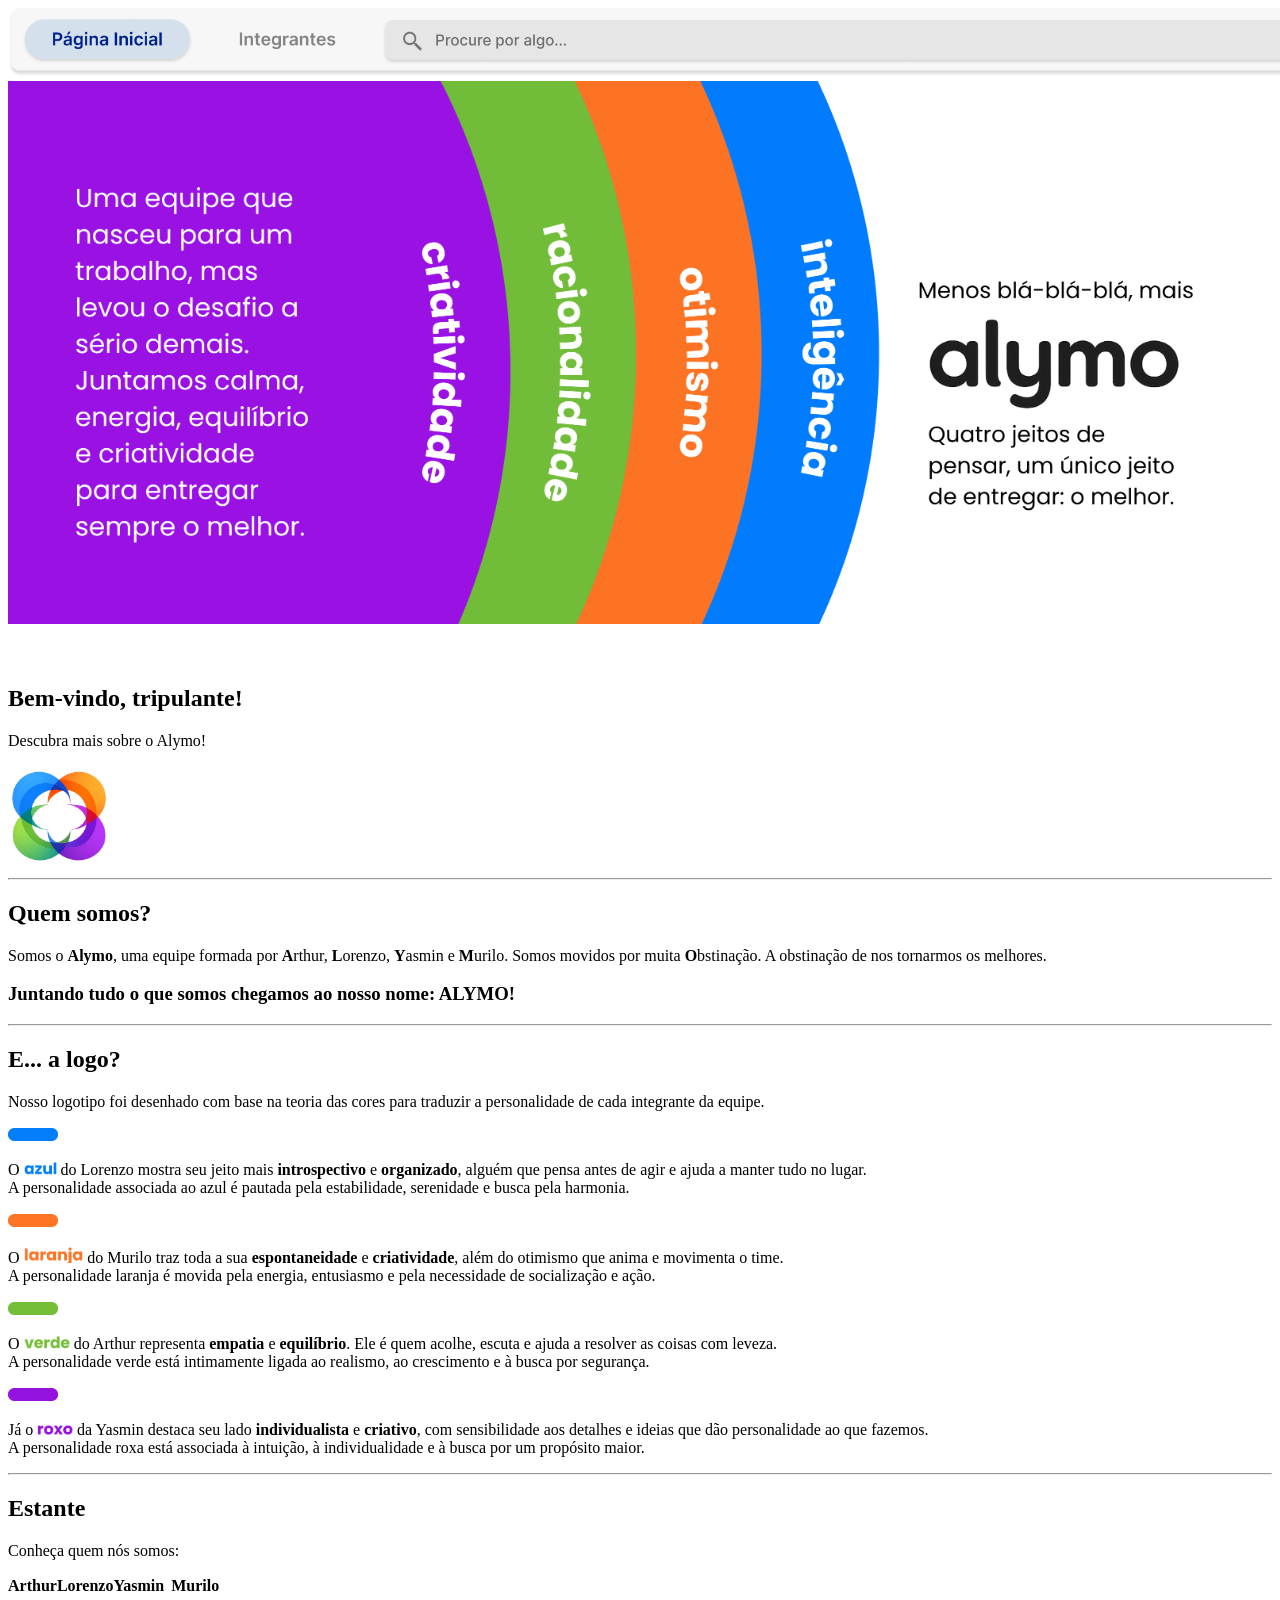
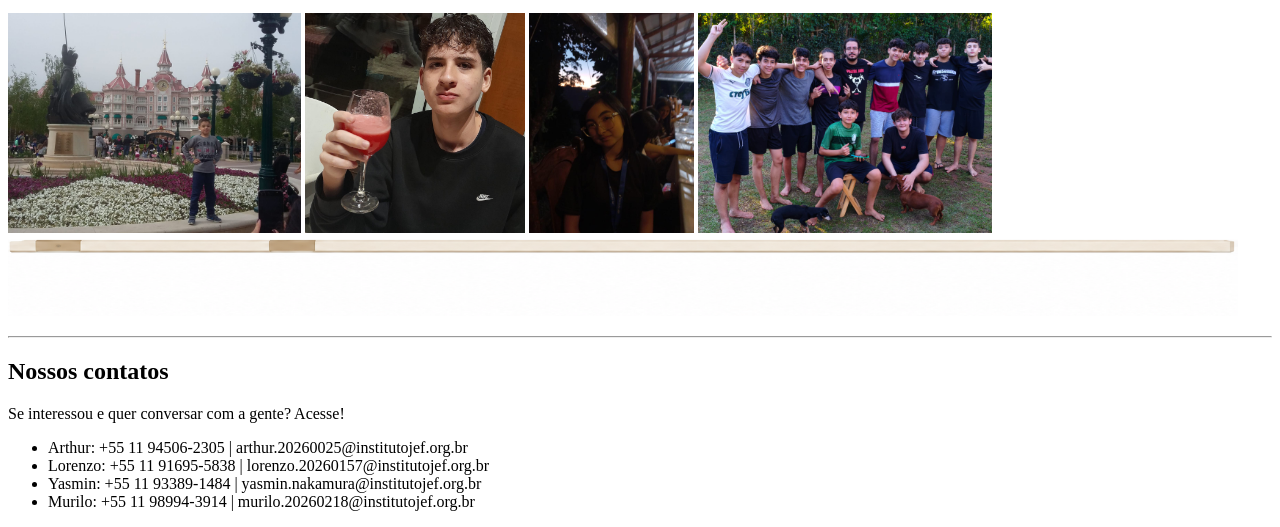
==== ALYMO/index.html @ 64a920c3 "Adicionando a pagina inicial no repositório" ====
<!DOCTYPE html>
<html lang="pt-br">
<head>
    <meta charset="UTF-8">
    <meta name="viewport" content="width=device-width, initial-scale=1.0">
    <title>Alymo - Início</title>
</head>
    <link rel="icon" type="image/png" href="logo_alymo.png">
<body>
    <img src="menu.png" alt="menu" width="1505">
    <img src="alymo1.png" alt="alymo" width="1500">
    <p>ㅤㅤㅤㅤㅤ</p>
    <h2>Bem-vindo, tripulante!</h2>
    <p>Descubra mais sobre o Alymo!</p>
    <img src="logo_alymo.png" alt="logo" width="100">
    <hr>
    <h2>Quem somos?</h2>
    <p>Somos o <b>Alymo</b>, uma equipe formada por <b>A</b>rthur, <b>L</b>orenzo, <b>Y</b>asmin e <b>M</b>urilo. Somos movidos por muita <b>O</b>bstinação. A obstinação de nos tornarmos os melhores.</p>
    <h3>Juntando tudo o que somos chegamos ao nosso nome: ALYMO!</h3>
    <hr>
    <h2>E... a logo?</h2>
    <p>Nosso logotipo foi desenhado com base na teoria das cores para traduzir a personalidade de cada integrante da equipe.</p>
    <img src="azul.png" alt="azul" width="50">
    <p>O <img src="azul1.png" alt="azul" height="13"> do Lorenzo mostra seu jeito mais <b>introspectivo</b> e <b>organizado</b>, alguém que pensa antes de agir e ajuda a manter tudo no lugar. <br> A personalidade associada ao azul é pautada pela estabilidade, serenidade e busca pela harmonia.</p>
    <img src="laranja.png" alt="azul" width="50">
    <p>O <img src="laranja1.png" alt="laranja" height="16"> do Murilo traz toda a sua <b>espontaneidade</b> e <b>criatividade</b>, além do otimismo que anima e movimenta o time. <br> A personalidade laranja é movida pela energia, entusiasmo e pela necessidade de socialização e ação.</p>
    <img src="verde.png" alt="azul" width="50">
        <p>O <img src="verde1.png" alt="verde" height="13"> do Arthur representa <b>empatia</b> e <b>equilíbrio</b>. Ele é quem acolhe, escuta e ajuda a resolver as coisas com leveza. <br> A personalidade verde está intimamente ligada ao realismo, ao crescimento e à busca por segurança.</p>
    <img src="roxo.png" alt="azul" width="50">
        <p>Já o <img src="roxo1.png" alt="roxo" height="10"> da Yasmin destaca seu lado <b>individualista</b> e <b>criativo</b>, com sensibilidade aos detalhes e ideias que dão personalidade ao que fazemos. <br> A personalidade roxa está associada à intuição, à individualidade e à busca por um propósito maior.</p>
    <hr>
    <h2>Estante</h2>
    <p>Conheça quem nós somos:</p>
    <p><b>ArthurㅤㅤㅤㅤㅤㅤㅤㅤㅤㅤㅤㅤㅤㅤㅤㅤㅤㅤㅤㅤㅤLorenzoㅤㅤㅤㅤㅤㅤㅤㅤㅤㅤㅤㅤㅤㅤㅤYasminㅤㅤㅤㅤㅤㅤㅤㅤㅤㅤㅤㅤ  Murilo</b></p>
    <p><a href="arthur.html"><img src="WhatsApp Image 2026-05-21 at 11.07.53 AM.jpeg" alt="livro 1" height="220"></a>ㅤㅤㅤㅤㅤ
        <a href="lorenzoPagina.html"><img src="imagens para o trabalho/eu mesmo.jpg" alt="livro 2" height="220"></a>ㅤㅤㅤㅤㅤ
        <a href="yasmin.html"><img src="yasmin1.jpeg" alt="livro 4" height="220"></a>ㅤㅤㅤㅤㅤ
        <a href="murilo.html"><img src="Quem_Eu_Sou.jpeg" alt="livro 4" height="220"></a>
        <img src="prateleira.png" alt="prateleira" width="1230"></p>
    <hr>
    <h2>Nossos contatos</h2>
    <p>Se interessou e quer conversar com a gente? Acesse!</p>
    <ul>
        <li>Arthur: +55 11 94506-2305 | arthur.20260025@institutojef.org.br</li>
        <li>Lorenzo: +55 11 91695-5838 | lorenzo.20260157@institutojef.org.br</li>
        <li>Yasmin: +55 11 93389-1484 | yasmin.nakamura@institutojef.org.br</li>
        <li>Murilo: +55 11 98994-3914 | murilo.20260218@institutojef.org.br</li>
    </ul>
</body>
</html>
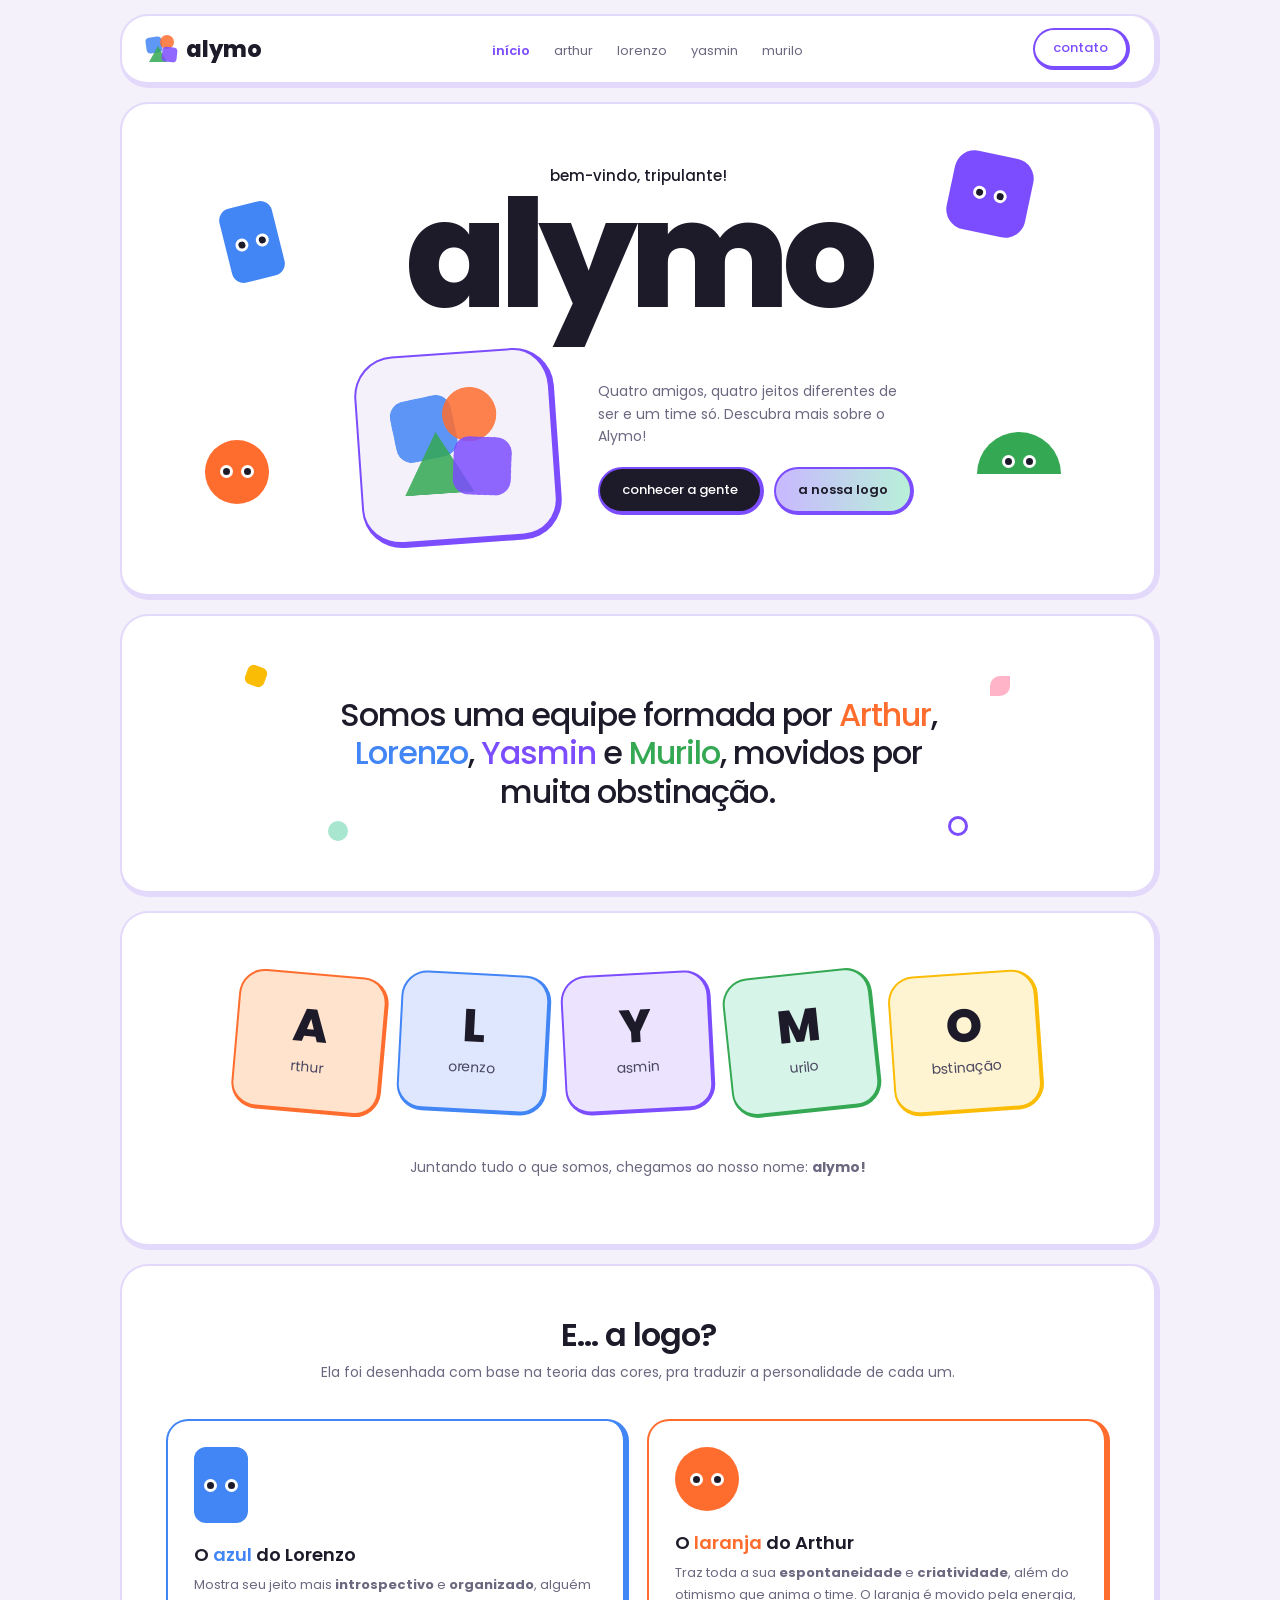
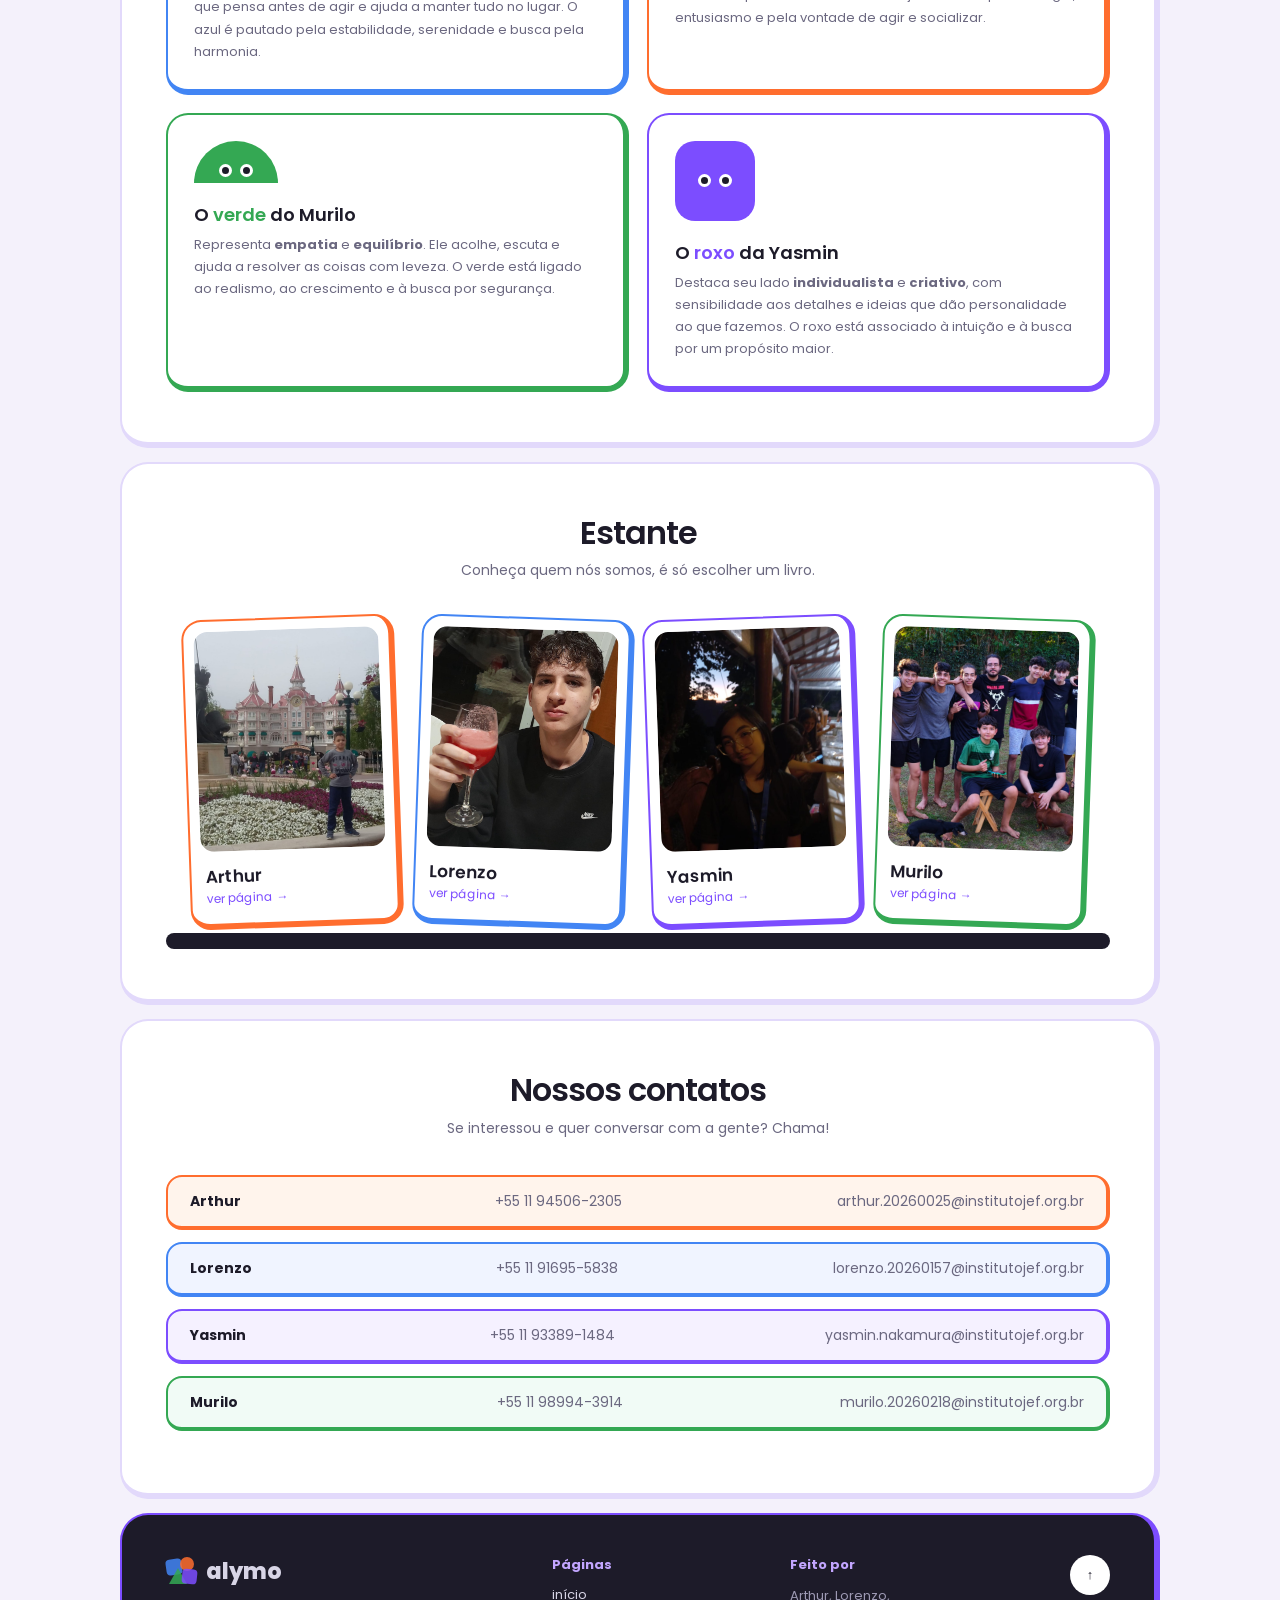
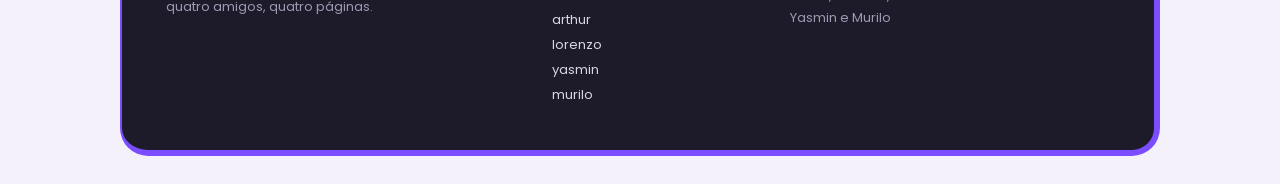
==== commit 3257838e: "addicionando pagina yasmin e pagina principal" ====
--- a/ALYMO/index.html
+++ b/ALYMO/index.html
@@ -3,48 +3,134 @@
 <head>
     <meta charset="UTF-8">
     <meta name="viewport" content="width=device-width, initial-scale=1.0">
-    <title>Alymo - Início</title>
+    <title>alymo - início</title>
+    <link rel="icon" type="image/png" href="logo_alymo.png">
+    <link href="https://fonts.googleapis.com/css2?family=Poppins:wght@400;500;600;800&display=swap" rel="stylesheet">
+    <link rel="stylesheet" href="style.css">
 </head>
-    <link rel="icon" type="image/png" href="logo_alymo.png">
 <body>
-    <img src="menu.png" alt="menu" width="1505">
-    <img src="alymo1.png" alt="alymo" width="1500">
-    <p>ㅤㅤㅤㅤㅤ</p>
-    <h2>Bem-vindo, tripulante!</h2>
-    <p>Descubra mais sobre o Alymo!</p>
-    <img src="logo_alymo.png" alt="logo" width="100">
-    <hr>
-    <h2>Quem somos?</h2>
-    <p>Somos o <b>Alymo</b>, uma equipe formada por <b>A</b>rthur, <b>L</b>orenzo, <b>Y</b>asmin e <b>M</b>urilo. Somos movidos por muita <b>O</b>bstinação. A obstinação de nos tornarmos os melhores.</p>
-    <h3>Juntando tudo o que somos chegamos ao nosso nome: ALYMO!</h3>
-    <hr>
-    <h2>E... a logo?</h2>
-    <p>Nosso logotipo foi desenhado com base na teoria das cores para traduzir a personalidade de cada integrante da equipe.</p>
-    <img src="azul.png" alt="azul" width="50">
-    <p>O <img src="azul1.png" alt="azul" height="13"> do Lorenzo mostra seu jeito mais <b>introspectivo</b> e <b>organizado</b>, alguém que pensa antes de agir e ajuda a manter tudo no lugar. <br> A personalidade associada ao azul é pautada pela estabilidade, serenidade e busca pela harmonia.</p>
-    <img src="laranja.png" alt="azul" width="50">
-    <p>O <img src="laranja1.png" alt="laranja" height="16"> do Murilo traz toda a sua <b>espontaneidade</b> e <b>criatividade</b>, além do otimismo que anima e movimenta o time. <br> A personalidade laranja é movida pela energia, entusiasmo e pela necessidade de socialização e ação.</p>
-    <img src="verde.png" alt="azul" width="50">
-        <p>O <img src="verde1.png" alt="verde" height="13"> do Arthur representa <b>empatia</b> e <b>equilíbrio</b>. Ele é quem acolhe, escuta e ajuda a resolver as coisas com leveza. <br> A personalidade verde está intimamente ligada ao realismo, ao crescimento e à busca por segurança.</p>
-    <img src="roxo.png" alt="azul" width="50">
-        <p>Já o <img src="roxo1.png" alt="roxo" height="10"> da Yasmin destaca seu lado <b>individualista</b> e <b>criativo</b>, com sensibilidade aos detalhes e ideias que dão personalidade ao que fazemos. <br> A personalidade roxa está associada à intuição, à individualidade e à busca por um propósito maior.</p>
-    <hr>
-    <h2>Estante</h2>
-    <p>Conheça quem nós somos:</p>
-    <p><b>ArthurㅤㅤㅤㅤㅤㅤㅤㅤㅤㅤㅤㅤㅤㅤㅤㅤㅤㅤㅤㅤㅤLorenzoㅤㅤㅤㅤㅤㅤㅤㅤㅤㅤㅤㅤㅤㅤㅤYasminㅤㅤㅤㅤㅤㅤㅤㅤㅤㅤㅤㅤ  Murilo</b></p>
-    <p><a href="arthur.html"><img src="WhatsApp Image 2026-05-21 at 11.07.53 AM.jpeg" alt="livro 1" height="220"></a>ㅤㅤㅤㅤㅤ
-        <a href="lorenzoPagina.html"><img src="imagens para o trabalho/eu mesmo.jpg" alt="livro 2" height="220"></a>ㅤㅤㅤㅤㅤ
-        <a href="yasmin.html"><img src="yasmin1.jpeg" alt="livro 4" height="220"></a>ㅤㅤㅤㅤㅤ
-        <a href="murilo.html"><img src="Quem_Eu_Sou.jpeg" alt="livro 4" height="220"></a>
-        <img src="prateleira.png" alt="prateleira" width="1230"></p>
-    <hr>
-    <h2>Nossos contatos</h2>
-    <p>Se interessou e quer conversar com a gente? Acesse!</p>
-    <ul>
-        <li>Arthur: +55 11 94506-2305 | arthur.20260025@institutojef.org.br</li>
-        <li>Lorenzo: +55 11 91695-5838 | lorenzo.20260157@institutojef.org.br</li>
-        <li>Yasmin: +55 11 93389-1484 | yasmin.nakamura@institutojef.org.br</li>
-        <li>Murilo: +55 11 98994-3914 | murilo.20260218@institutojef.org.br</li>
-    </ul>
+
+    <!-- menu -->
+    <nav>
+        <a href="index.html" class="logo">
+            <div class="formas"><span class="f1"></span><span class="f2"></span><span class="f3"></span><span class="f4"></span></div>
+            alymo
+        </a>
+        <div class="links">
+            <a href="index.html" class="ativo">início</a>
+            <a href="arthur.html">arthur</a>
+            <a href="lorenzoPagina.html">lorenzo</a>
+            <a href="yasmin.html">yasmin</a>
+            <a href="murilo.html">murilo</a>
+        </div>
+        <a href="#contatos" class="btn borda">contato</a>
+    </nav>
+
+    <section class="hero">
+        <div class="bicho yasmin" title="yasmin"><i></i><i></i></div>
+        <div class="bicho lorenzo" title="lorenzo"><i></i><i></i></div>
+        <div class="bicho murilo" title="murilo"><i></i><i></i></div>
+        <div class="bicho arthur" title="arthur"><i></i><i></i></div>
+
+        <p class="oi">bem-vindo, tripulante!</p>
+        <h1>alymo</h1>
+
+        <div class="hero-baixo">
+            <img src="logo_alymo.png" alt="logo alymo" class="logao">
+            <div>
+                <p>Quatro amigos, quatro jeitos diferentes de ser e um time só. Descubra mais sobre o Alymo!</p>
+                <a href="#estante" class="btn preto">conhecer a gente</a>
+                <a href="#logo" class="btn cor">a nossa logo</a>
+            </div>
+        </div>
+    </section>
+
+    <!-- quem somos -->
+    <section class="frase">
+        <span class="enfeite e1"></span><span class="enfeite e2"></span><span class="enfeite e3"></span><span class="enfeite e4"></span>
+        <h2>Somos uma equipe formada por <span class="laranja">Arthur</span>, <span class="azulzinho">Lorenzo</span>, <span class="roxo">Yasmin</span> e <span class="verdinho">Murilo</span>, movidos por muita obstinação.</h2>
+    </section>
+
+    <section class="numeros">
+        <div class="num pessego"><b>A</b>rthur</div>
+        <div class="num azul"><b>L</b>orenzo</div>
+        <div class="num lilas"><b>Y</b>asmin</div>
+        <div class="num verde"><b>M</b>urilo</div>
+        <div class="num amarelo"><b>O</b>bstinação</div>
+        <p class="sub">Juntando tudo o que somos, chegamos ao nosso nome: <b>alymo!</b></p>
+    </section>
+
+    <section id="logo">
+        <h2>E... a logo?</h2>
+        <p class="sub">Ela foi desenhada com base na teoria das cores, pra traduzir a personalidade de cada um.</p>
+        <div class="cards">
+            <div class="card">
+                <div class="bicho lorenzo"><i></i><i></i></div>
+                <h3>O <span class="azulzinho">azul</span> do Lorenzo</h3>
+                <p>Mostra seu jeito mais <b>introspectivo</b> e <b>organizado</b>, alguém que pensa antes de agir e ajuda a manter tudo no lugar. O azul é pautado pela estabilidade, serenidade e busca pela harmonia.</p>
+            </div>
+            <div class="card">
+                <div class="bicho arthur"><i></i><i></i></div>
+                <h3>O <span class="laranja">laranja</span> do Arthur</h3>
+                <p>Traz toda a sua <b>espontaneidade</b> e <b>criatividade</b>, além do otimismo que anima o time. O laranja é movido pela energia, entusiasmo e pela vontade de agir e socializar.</p>
+            </div>
+            <div class="card">
+                <div class="bicho murilo"><i></i><i></i></div>
+                <h3>O <span class="verdinho">verde</span> do Murilo</h3>
+                <p>Representa <b>empatia</b> e <b>equilíbrio</b>. Ele acolhe, escuta e ajuda a resolver as coisas com leveza. O verde está ligado ao realismo, ao crescimento e à busca por segurança.</p>
+            </div>
+            <div class="card">
+                <div class="bicho yasmin"><i></i><i></i></div>
+                <h3>O <span class="roxo">roxo</span> da Yasmin</h3>
+                <p>Destaca seu lado <b>individualista</b> e <b>criativo</b>, com sensibilidade aos detalhes e ideias que dão personalidade ao que fazemos. O roxo está associado à intuição e à busca por um propósito maior.</p>
+            </div>
+        </div>
+    </section>
+
+    <!-- estante com a gente -->
+    <section id="estante">
+        <h2>Estante</h2>
+        <p class="sub">Conheça quem nós somos, é só escolher um livro.</p>
+        <div class="estante">
+            <a href="arthur.html" class="pessoa"><img src="WhatsApp Image 2026-05-21 at 11.07.53 AM.jpeg" alt="arthur"><h3>Arthur</h3><p>ver página →</p></a>
+            <a href="lorenzoPagina.html" class="pessoa"><img src="imagens para o trabalho/eu mesmo.jpg" alt="lorenzo"><h3>Lorenzo</h3><p>ver página →</p></a>
+            <a href="yasmin.html" class="pessoa"><img src="yasmin1.jpeg" alt="yasmin"><h3>Yasmin</h3><p>ver página →</p></a>
+            <a href="murilo.html" class="pessoa"><img src="Quem_Eu_Sou.jpeg" alt="murilo"><h3>Murilo</h3><p>ver página →</p></a>
+        </div>
+        <div class="prateleira"></div>
+    </section>
+
+    <section id="contatos">
+        <h2>Nossos contatos</h2>
+        <p class="sub">Se interessou e quer conversar com a gente? Chama!</p>
+        <div class="contato"><b>Arthur</b><span>+55 11 94506-2305</span><a href="mailto:arthur.20260025@institutojef.org.br">arthur.20260025@institutojef.org.br</a></div>
+        <div class="contato"><b>Lorenzo</b><span>+55 11 91695-5838</span><a href="mailto:lorenzo.20260157@institutojef.org.br">lorenzo.20260157@institutojef.org.br</a></div>
+        <div class="contato"><b>Yasmin</b><span>+55 11 93389-1484</span><a href="mailto:yasmin.nakamura@institutojef.org.br">yasmin.nakamura@institutojef.org.br</a></div>
+        <div class="contato"><b>Murilo</b><span>+55 11 98994-3914</span><a href="mailto:murilo.20260218@institutojef.org.br">murilo.20260218@institutojef.org.br</a></div>
+    </section>
+
+    <footer>
+        <div>
+            <a href="index.html" class="logo">
+                <div class="formas"><span class="f1"></span><span class="f2"></span><span class="f3"></span><span class="f4"></span></div>
+                alymo
+            </a>
+            <p>quatro amigos, quatro páginas.</p>
+        </div>
+        <div>
+            <h4>Páginas</h4>
+            <a href="index.html">início</a>
+            <a href="arthur.html">arthur</a>
+            <a href="lorenzoPagina.html">lorenzo</a>
+            <a href="yasmin.html">yasmin</a>
+            <a href="murilo.html">murilo</a>
+        </div>
+        <div>
+            <h4>Feito por</h4>
+            <p>Arthur, Lorenzo,<br>Yasmin e Murilo</p>
+        </div>
+        <a href="#" class="topo">↑</a>
+    </footer>
+
 </body>
 </html>
--- a/ALYMO/style.css
+++ b/ALYMO/style.css
@@ -0,0 +1,469 @@
+/* coisas basicas (igual a pagina da yasmin) */
+* {
+    margin: 0;
+    padding: 0;
+    box-sizing: border-box;
+}
+
+html {
+    scroll-behavior: smooth;
+}
+
+body {
+    font-family: 'Poppins', sans-serif;
+    background: #f4f1fb;
+    color: #1d1b29;
+    padding: 14px;
+    font-size: 15px;
+}
+
+img {
+    display: block;
+    max-width: 100%;
+}
+
+a {
+    color: inherit;
+    text-decoration: none;
+}
+
+section, nav, footer {
+    background: white;
+    border-radius: 28px;
+    max-width: 1040px;
+    margin: 0 auto 14px;
+    padding: 50px 44px;
+}
+
+/* a borda grossinha padrao */
+section, nav, footer, .btn, .logao, .num, .card, .pessoa, .contato {
+    border: 2px solid #e2d9fb;
+    border-bottom-width: 6px;
+    border-right-width: 6px;
+}
+
+.btn, .num, .contato {
+    border-bottom-width: 4px;
+    border-right-width: 4px;
+}
+
+h2 {
+    font-size: 32px;
+    font-weight: 600;
+    text-align: center;
+    letter-spacing: -1px;
+    line-height: 1.2;
+}
+
+.sub {
+    text-align: center;
+    color: #6b6880;
+    font-size: 14px;
+    margin: 8px 0 36px;
+}
+
+.laranja { color: #ff6d2e; }
+.roxo { color: #7c4dff; }
+.azulzinho { color: #4285f4; }
+.verdinho { color: #34a853; }
+
+/* botoes */
+.btn {
+    display: inline-block;
+    padding: 11px 22px;
+    border-radius: 50px;
+    font-size: 13px;
+    font-weight: 500;
+    transition: 0.3s;
+}
+
+.btn:hover {
+    transform: translateY(-3px);
+}
+
+.preto {
+    background: #1d1b29;
+    color: white;
+    border-color: #7c4dff;
+    margin-right: 6px;
+}
+
+.cor {
+    background: linear-gradient(90deg, #c9b8ff, #b8f0d8);
+    border-color: #7c4dff;
+    font-weight: 600;
+}
+
+.borda {
+    color: #7c4dff;
+    border-color: #7c4dff;
+    padding: 8px 18px;
+}
+
+/* menu e logo */
+nav {
+    display: flex;
+    justify-content: space-between;
+    align-items: center;
+    padding: 12px 24px;
+    position: sticky;
+    top: 14px;
+    z-index: 10;
+}
+
+.links a {
+    margin: 0 10px;
+    font-size: 13px;
+    color: #6b6880;
+}
+
+.links a:hover, .links .ativo {
+    color: #7c4dff;
+    font-weight: 600;
+}
+
+.logo {
+    display: flex;
+    align-items: center;
+    gap: 8px;
+    font-size: 22px;
+    font-weight: 800;
+}
+
+.formas {
+    position: relative;
+    width: 32px;
+    height: 28px;
+}
+
+.formas span {
+    position: absolute;
+    opacity: 0.85;
+}
+
+.f1 { width: 16px; height: 16px; background: #4285f4; border-radius: 4px; top: 2px; transform: rotate(-8deg); }
+.f2 { width: 14px; height: 14px; background: #ff6d2e; border-radius: 50%; left: 14px; }
+.f3 { border-left: 9px solid transparent; border-right: 9px solid transparent; border-bottom: 16px solid #34a853; left: 3px; top: 11px; }
+.f4 { width: 15px; height: 15px; background: #7c4dff; border-radius: 4px; left: 16px; top: 12px; transform: rotate(6deg); }
+
+/* topo */
+.hero {
+    position: relative;
+    overflow: hidden;
+    text-align: center;
+    padding-top: 60px;
+}
+
+.oi {
+    font-weight: 500;
+}
+
+.hero h1 {
+    font-size: 150px;
+    font-weight: 800;
+    letter-spacing: -7px;
+    line-height: 0.9;
+}
+
+.hero-baixo {
+    display: flex;
+    justify-content: center;
+    align-items: center;
+    gap: 40px;
+    margin-top: 30px;
+    text-align: left;
+}
+
+.hero-baixo div {
+    max-width: 320px;
+}
+
+.hero-baixo p {
+    color: #6b6880;
+    font-size: 14px;
+    line-height: 1.6;
+    margin-bottom: 20px;
+}
+
+.logao {
+    width: 200px;
+    padding: 30px;
+    background: #f4f1fb;
+    border-color: #7c4dff;
+    border-radius: 40px;
+    transform: rotate(-4deg);
+}
+
+/* bichinhos, cada um com a cor e a forma da logo */
+.bicho {
+    position: absolute;
+    display: flex;
+    justify-content: center;
+    align-items: center;
+    gap: 8px;
+    animation: flutua 4s infinite ease-in-out;
+}
+
+.bicho i {
+    width: 13px;
+    height: 13px;
+    background: #1d1b29;
+    border: 3px solid white;
+    border-radius: 50%;
+}
+
+.yasmin { width: 80px; height: 80px; background: #7c4dff; border-radius: 20px; }
+.lorenzo { width: 54px; height: 76px; background: #4285f4; border-radius: 12px; animation-delay: 1s; }
+.arthur { width: 64px; height: 64px; background: #ff6d2e; border-radius: 50%; animation-delay: 2s; }
+.murilo { width: 84px; height: 42px; background: #34a853; border-radius: 84px 84px 0 0; align-items: flex-end; padding-bottom: 6px; animation-delay: 3s; }
+
+.hero .yasmin { top: 50px; right: 12%; transform: rotate(12deg); }
+.hero .lorenzo { top: 100px; left: 10%; transform: rotate(-14deg); }
+.hero .arthur { bottom: 90px; left: 8%; }
+.hero .murilo { bottom: 120px; right: 9%; }
+
+@keyframes flutua {
+    50% { margin-top: -12px; }
+}
+
+/* frase colorida */
+.frase {
+    position: relative;
+    padding: 80px 60px;
+}
+
+.frase h2 {
+    max-width: 640px;
+    margin: auto;
+    font-weight: 500;
+}
+
+.enfeite {
+    position: absolute;
+    width: 20px;
+    height: 20px;
+}
+
+.e1 { background: #fbbc05; border-radius: 6px; top: 50px; left: 12%; transform: rotate(20deg); }
+.e2 { background: #a8e6cf; border-radius: 50%; bottom: 50px; left: 20%; }
+.e3 { background: #ffb4c8; border-radius: 50% 0; top: 60px; right: 14%; }
+.e4 { border: 3px solid #7c4dff; border-radius: 50%; bottom: 55px; right: 18%; }
+
+/* as letras do nome */
+.numeros {
+    display: flex;
+    justify-content: center;
+    flex-wrap: wrap;
+    gap: 14px;
+    padding: 60px 40px 30px;
+}
+
+.num {
+    width: 150px;
+    height: 140px;
+    border-radius: 26px;
+    padding: 22px 10px;
+    text-align: center;
+    font-size: 14px;
+    color: #4a4760;
+    transition: 0.3s;
+}
+
+.num b {
+    display: block;
+    font-size: 46px;
+    font-weight: 800;
+    color: #1d1b29;
+    line-height: 1.3;
+}
+
+.num:hover {
+    transform: rotate(0) scale(1.05);
+}
+
+.numeros .sub {
+    width: 100%;
+    margin-top: 30px;
+}
+
+.verde { background: #d6f5e8; border-color: #34a853; transform: rotate(-6deg); }
+.azul { background: #dfe7ff; border-color: #4285f4; transform: rotate(3deg); }
+.lilas { background: #ece4ff; border-color: #7c4dff; transform: rotate(-3deg); }
+.pessego { background: #ffe3cc; border-color: #ff6d2e; transform: rotate(5deg); }
+.amarelo { background: #fff4d1; border-color: #fbbc05; transform: rotate(-4deg); }
+
+/* cards da logo */
+.cards {
+    display: grid;
+    grid-template-columns: 1fr 1fr;
+    gap: 18px;
+}
+
+.card {
+    border-color: #4285f4;
+    border-radius: 22px;
+    padding: 26px;
+    transition: 0.3s;
+}
+
+.card:nth-child(2) { border-color: #ff6d2e; }
+.card:nth-child(3) { border-color: #34a853; }
+.card:nth-child(4) { border-color: #7c4dff; }
+
+.card:hover {
+    transform: translateY(-5px) rotate(-1deg);
+}
+
+.card .bicho {
+    position: static;
+    animation: none;
+    margin-bottom: 18px;
+}
+
+.card h3 {
+    font-size: 18px;
+    font-weight: 600;
+    margin-bottom: 6px;
+}
+
+.card p {
+    font-size: 13px;
+    color: #6b6880;
+    line-height: 1.7;
+}
+
+/* estante */
+.estante {
+    display: grid;
+    grid-template-columns: repeat(4, 1fr);
+    gap: 18px;
+    padding: 0 20px;
+}
+
+.pessoa {
+    border-color: #ff6d2e;
+    border-radius: 20px;
+    padding: 10px 10px 16px;
+    background: white;
+    transform: rotate(-2deg);
+    transition: 0.3s;
+}
+
+.pessoa:nth-child(2) { border-color: #4285f4; transform: rotate(2deg); }
+.pessoa:nth-child(3) { border-color: #7c4dff; }
+.pessoa:nth-child(4) { border-color: #34a853; transform: rotate(2deg); }
+
+.pessoa:hover {
+    transform: translateY(-10px);
+}
+
+.pessoa img {
+    width: 100%;
+    height: 220px;
+    object-fit: cover;
+    border-radius: 14px;
+    margin-bottom: 12px;
+}
+
+.pessoa h3 {
+    font-size: 17px;
+    font-weight: 600;
+    padding: 0 4px;
+}
+
+.pessoa p {
+    font-size: 12px;
+    color: #7c4dff;
+    padding: 0 4px;
+}
+
+.prateleira {
+    height: 16px;
+    background: #1d1b29;
+    border-radius: 10px;
+    margin-top: 6px;
+}
+
+/* contatos */
+.contato {
+    display: flex;
+    justify-content: space-between;
+    align-items: center;
+    gap: 10px;
+    border-color: #ff6d2e;
+    background: #fff4ec;
+    border-radius: 16px;
+    padding: 14px 22px;
+    margin-bottom: 12px;
+    font-size: 14px;
+}
+
+.contato:nth-child(4) { border-color: #4285f4; background: #f0f4ff; }
+.contato:nth-child(5) { border-color: #7c4dff; background: #f5f1ff; }
+.contato:nth-child(6) { border-color: #34a853; background: #f1fbf6; }
+
+.contato b {
+    width: 90px;
+}
+
+.contato span, .contato a {
+    color: #6b6880;
+}
+
+.contato a:hover {
+    color: #7c4dff;
+}
+
+/* rodape */
+footer {
+    background: #1d1b29;
+    color: white;
+    border-color: #7c4dff;
+    display: flex;
+    justify-content: space-between;
+    gap: 30px;
+    padding: 40px 44px;
+}
+
+footer p {
+    color: #9d99b3;
+    font-size: 13px;
+    line-height: 1.7;
+    margin-top: 8px;
+}
+
+footer h4 {
+    color: #c3a6ff;
+    font-size: 13px;
+    margin-bottom: 10px;
+}
+
+footer a {
+    display: block;
+    color: #d8d5e6;
+    font-size: 13px;
+    margin-bottom: 5px;
+}
+
+footer .topo {
+    width: 40px;
+    height: 40px;
+    background: white;
+    color: #1d1b29;
+    border-radius: 50%;
+    display: flex;
+    justify-content: center;
+    align-items: center;
+}
+
+/* celular */
+@media (max-width: 800px) {
+    section, nav, footer { padding: 40px 20px; }
+    .links { display: none; }
+    h2 { font-size: 24px; }
+    .hero h1 { font-size: 72px; letter-spacing: -3px; }
+    .hero .bicho { transform: scale(0.6); }
+    .hero-baixo, footer, .contato { flex-direction: column; text-align: center; }
+    .cards, .estante { grid-template-columns: 1fr 1fr; }
+    .num { width: 120px; height: 120px; }
+}
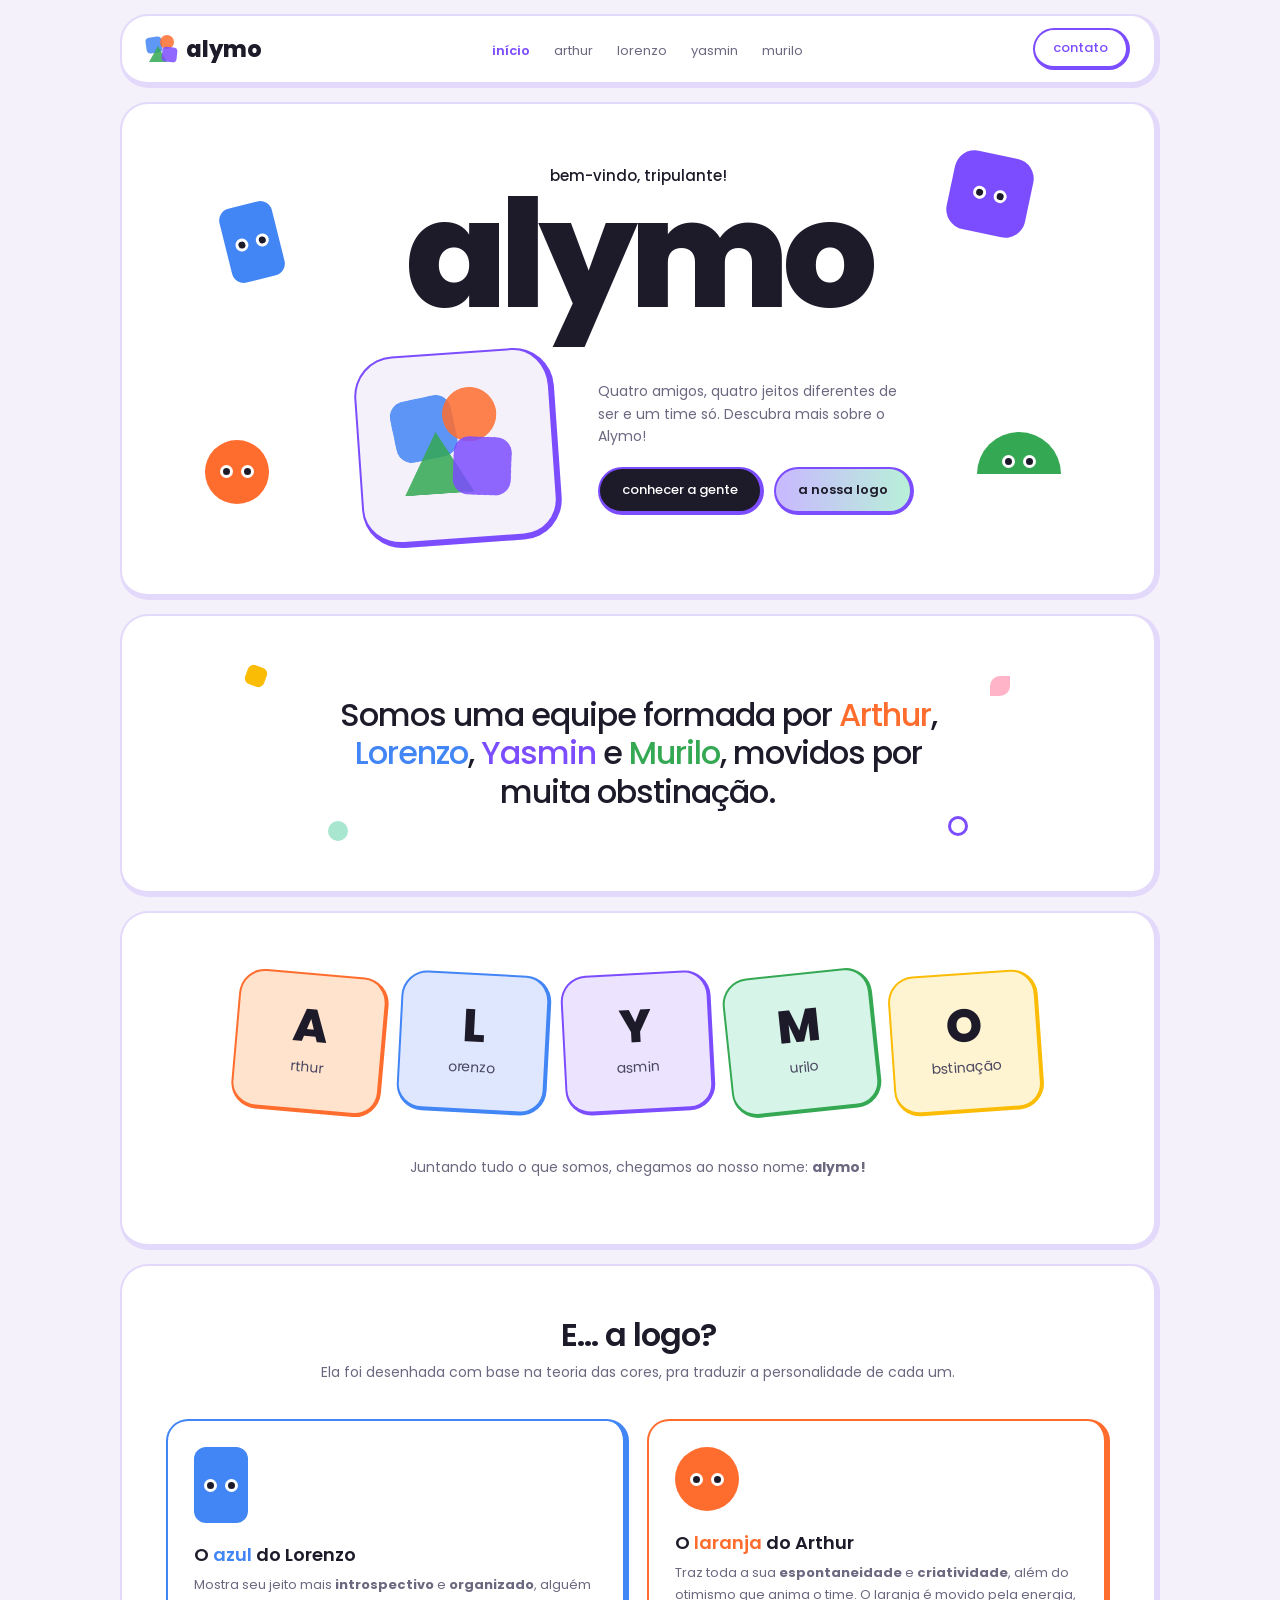
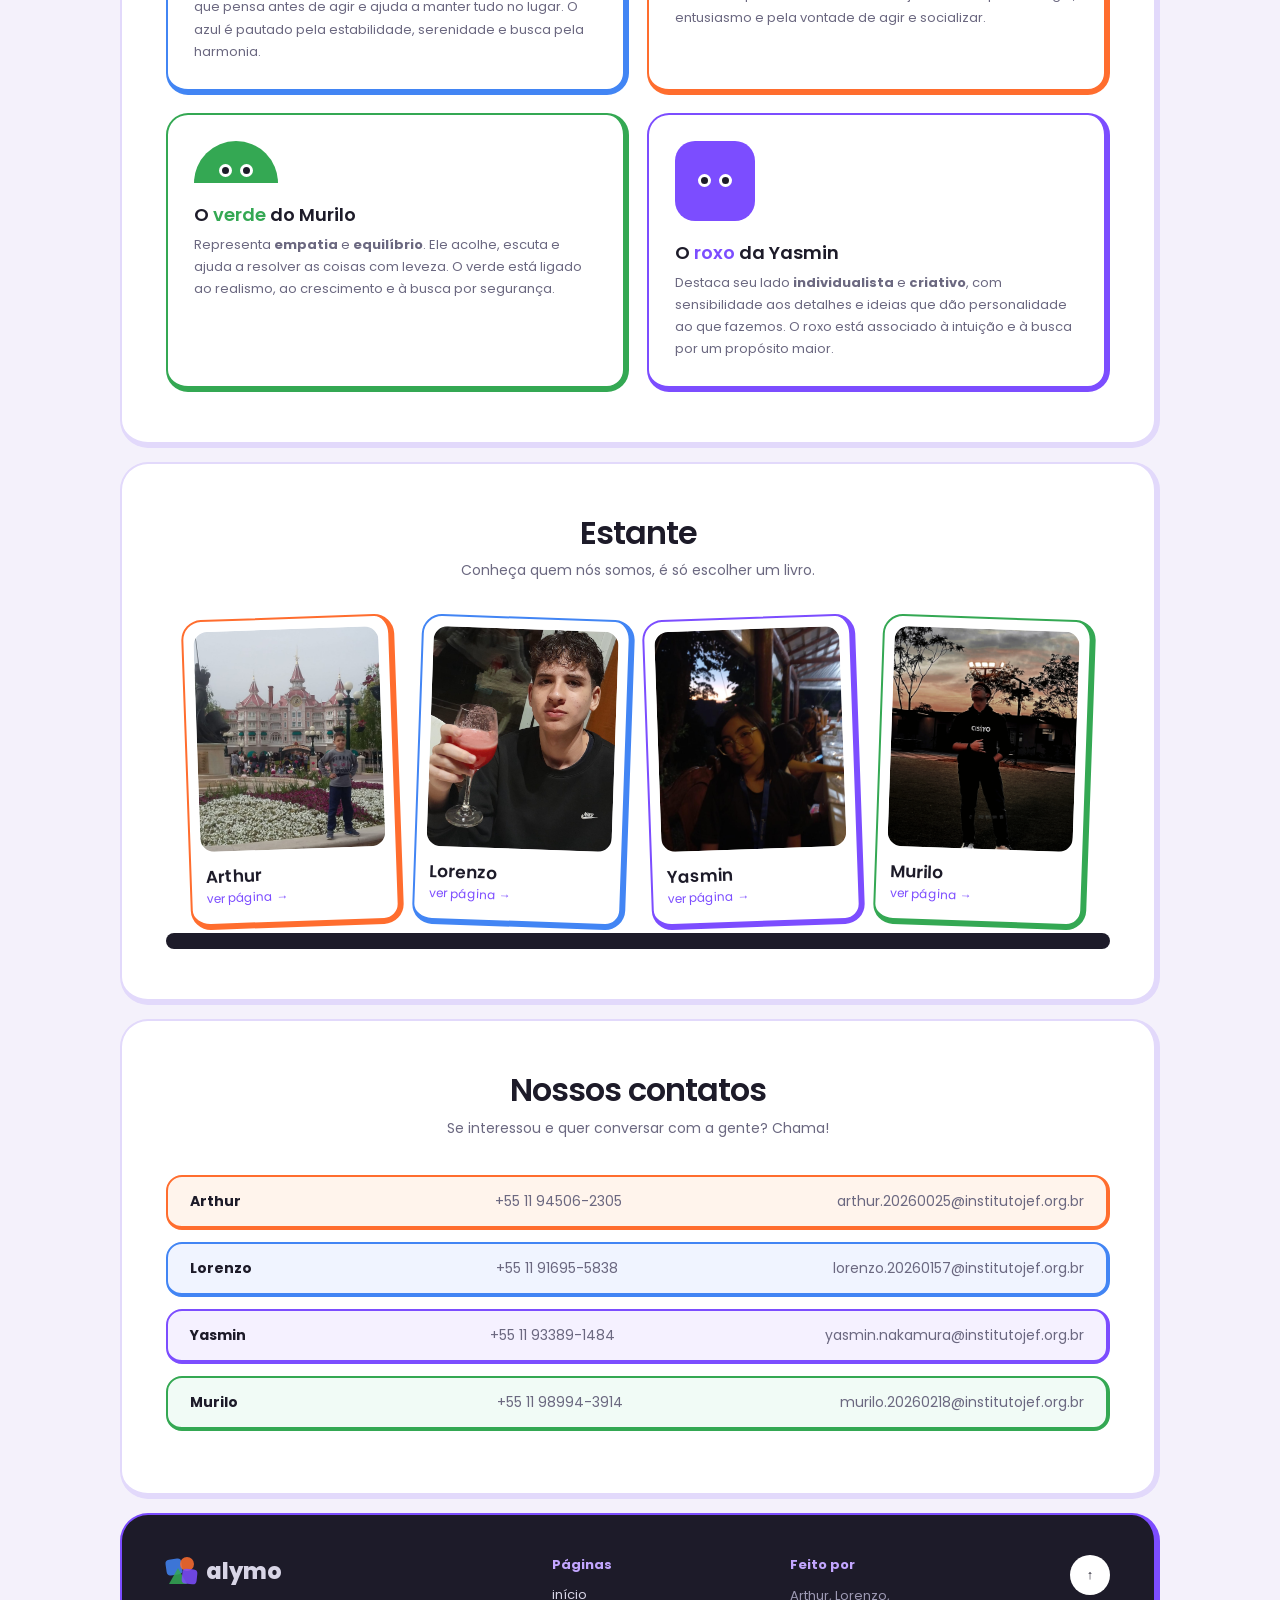
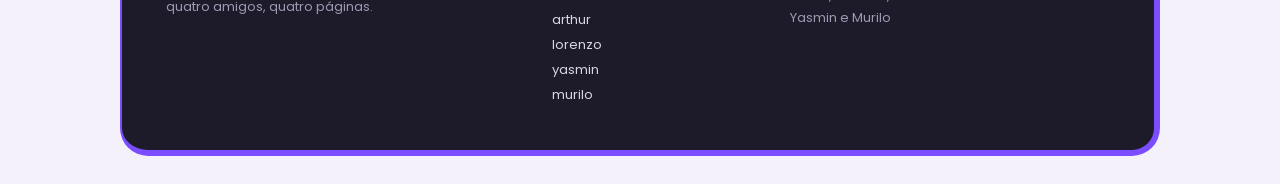
==== commit 7d182b7f: "Alterei minha pagina" ====
--- a/ALYMO/index.html
+++ b/ALYMO/index.html
@@ -95,7 +95,7 @@
             <a href="arthur.html" class="pessoa"><img src="WhatsApp Image 2026-05-21 at 11.07.53 AM.jpeg" alt="arthur"><h3>Arthur</h3><p>ver página →</p></a>
             <a href="lorenzoPagina.html" class="pessoa"><img src="imagens para o trabalho/eu mesmo.jpg" alt="lorenzo"><h3>Lorenzo</h3><p>ver página →</p></a>
             <a href="yasmin.html" class="pessoa"><img src="yasmin1.jpeg" alt="yasmin"><h3>Yasmin</h3><p>ver página →</p></a>
-            <a href="murilo.html" class="pessoa"><img src="Quem_Eu_Sou.jpeg" alt="murilo"><h3>Murilo</h3><p>ver página →</p></a>
+            <a href="murilo.html" class="pessoa"><img src="MuriloFoto.jpeg" alt="murilo"><h3>Murilo</h3><p>ver página →</p></a>
         </div>
         <div class="prateleira"></div>
     </section>
